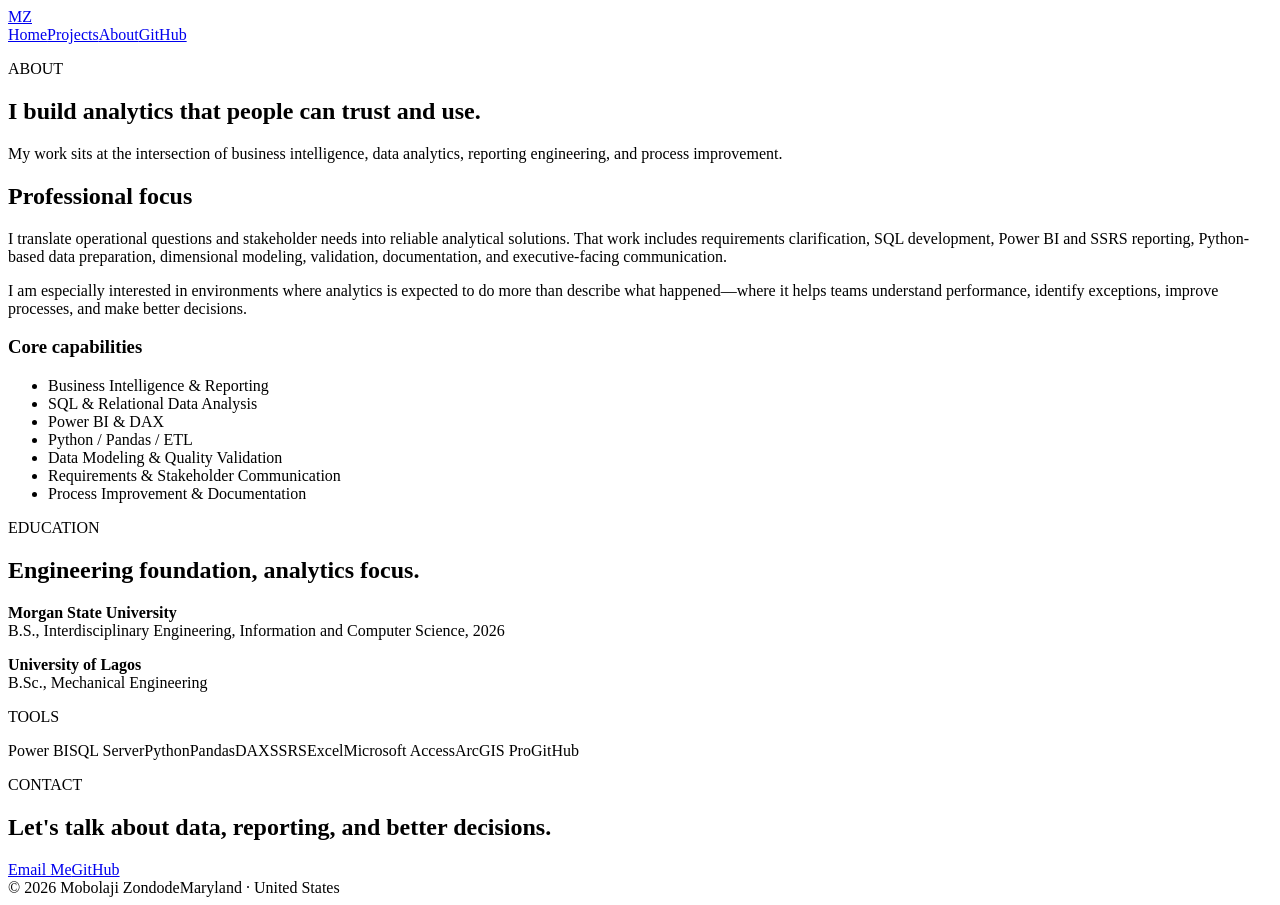
==== about.html @ fcb55204 "Add files via upload" ====
<!DOCTYPE html>
<html lang="en"><head><meta charset="UTF-8"><meta name="viewport" content="width=device-width,initial-scale=1.0"><title>About | Mobolaji Zondode</title><link rel="stylesheet" href="assets/css/style.css"></head>
<body><header class="site-header"><div class="container nav-wrap"><a class="brand" href="index.html">MZ</a><nav class="nav"><a href="index.html">Home</a><a href="projects.html">Projects</a><a class="active" href="about.html">About</a><a href="https://github.com/bzondode" target="_blank">GitHub</a></nav></div></header>
<main><section class="page-hero"><div class="container narrow"><p class="eyebrow">ABOUT</p><h1>I build analytics that people can trust and use.</h1><p>My work sits at the intersection of business intelligence, data analytics, reporting engineering, and process improvement.</p></div></section>
<section class="section"><div class="container about-grid"><div><h2>Professional focus</h2><p>I translate operational questions and stakeholder needs into reliable analytical solutions. That work includes requirements clarification, SQL development, Power BI and SSRS reporting, Python-based data preparation, dimensional modeling, validation, documentation, and executive-facing communication.</p><p>I am especially interested in environments where analytics is expected to do more than describe what happened—where it helps teams understand performance, identify exceptions, improve processes, and make better decisions.</p></div>
<aside class="card"><h3>Core capabilities</h3><ul class="clean-list"><li>Business Intelligence & Reporting</li><li>SQL & Relational Data Analysis</li><li>Power BI & DAX</li><li>Python / Pandas / ETL</li><li>Data Modeling & Quality Validation</li><li>Requirements & Stakeholder Communication</li><li>Process Improvement & Documentation</li></ul></aside></div></section>
<section class="section alt"><div class="container about-grid"><div><p class="eyebrow">EDUCATION</p><h2>Engineering foundation, analytics focus.</h2><p><strong>Morgan State University</strong><br>B.S., Interdisciplinary Engineering, Information and Computer Science, 2026</p><p><strong>University of Lagos</strong><br>B.Sc., Mechanical Engineering</p></div><div><p class="eyebrow">TOOLS</p><div class="tags large"><span>Power BI</span><span>SQL Server</span><span>Python</span><span>Pandas</span><span>DAX</span><span>SSRS</span><span>Excel</span><span>Microsoft Access</span><span>ArcGIS Pro</span><span>GitHub</span></div></div></div></section>
<section class="section cta-section"><div class="container cta"><div><p class="eyebrow">CONTACT</p><h2>Let's talk about data, reporting, and better decisions.</h2></div><div class="actions"><a class="btn primary" href="mailto:mzondode@gmail.com">Email Me</a><a class="btn secondary" href="https://github.com/bzondode" target="_blank">GitHub</a></div></div></section>
</main><footer class="site-footer"><div class="container footer-wrap"><span>© 2026 Mobolaji Zondode</span><span>Maryland · United States</span></div></footer></body></html>
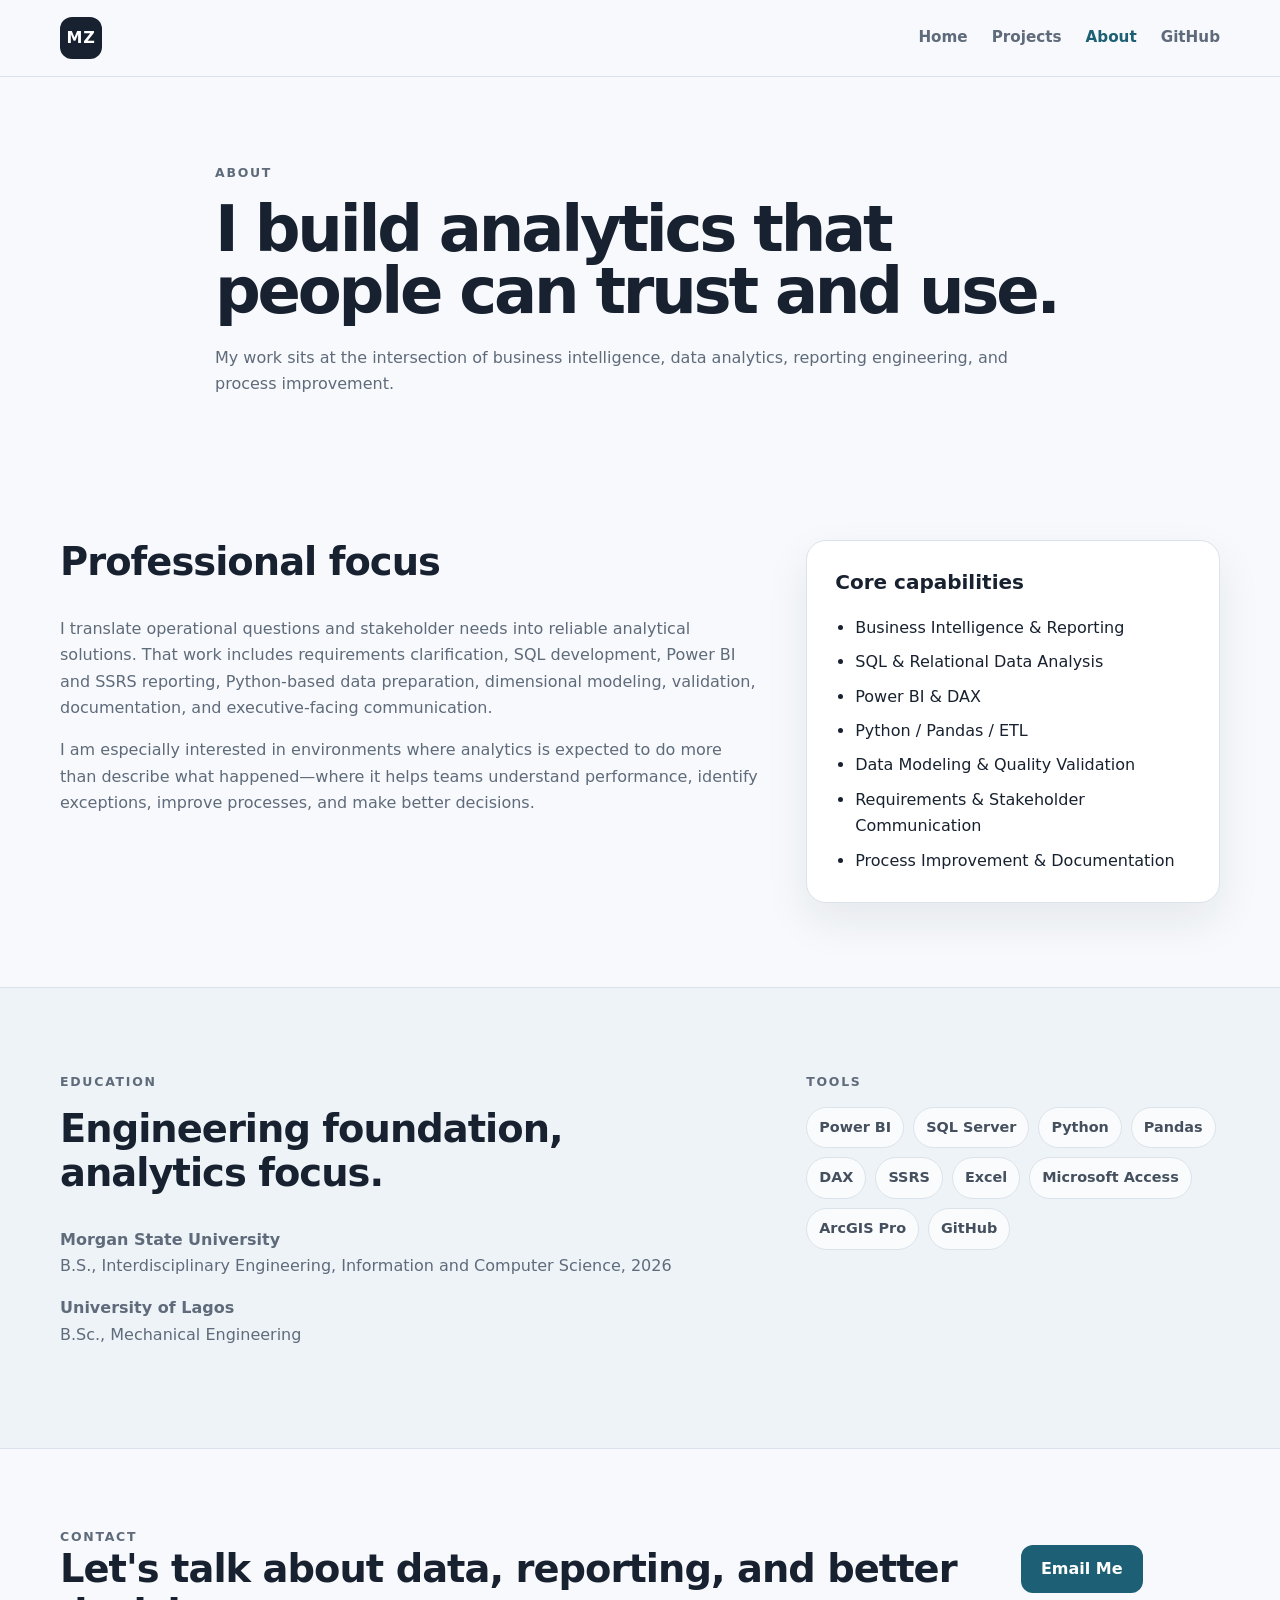
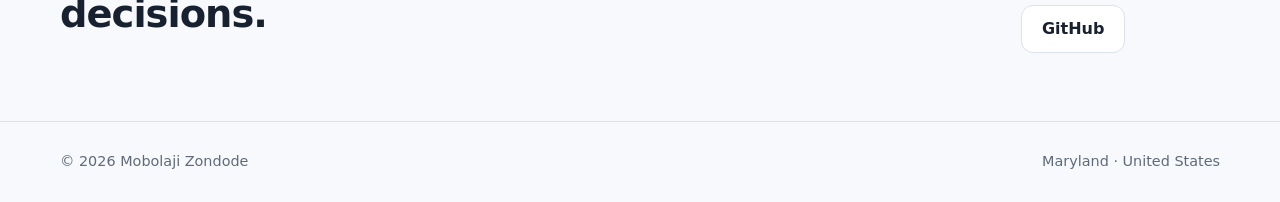
==== commit 6a30a8bb: "Update about.html" ====
--- a/about.html
+++ b/about.html
@@ -1,9 +1,9 @@
 <!DOCTYPE html>
-<html lang="en"><head><meta charset="UTF-8"><meta name="viewport" content="width=device-width,initial-scale=1.0"><title>About | Mobolaji Zondode</title><link rel="stylesheet" href="assets/css/style.css"></head>
+<html lang="en"><head><meta charset="UTF-8"><meta name="viewport" content="width=device-width,initial-scale=1.0"><title>About | Mobolaji Zondode</title><link rel="stylesheet" href="style.css"></head>
 <body><header class="site-header"><div class="container nav-wrap"><a class="brand" href="index.html">MZ</a><nav class="nav"><a href="index.html">Home</a><a href="projects.html">Projects</a><a class="active" href="about.html">About</a><a href="https://github.com/bzondode" target="_blank">GitHub</a></nav></div></header>
 <main><section class="page-hero"><div class="container narrow"><p class="eyebrow">ABOUT</p><h1>I build analytics that people can trust and use.</h1><p>My work sits at the intersection of business intelligence, data analytics, reporting engineering, and process improvement.</p></div></section>
 <section class="section"><div class="container about-grid"><div><h2>Professional focus</h2><p>I translate operational questions and stakeholder needs into reliable analytical solutions. That work includes requirements clarification, SQL development, Power BI and SSRS reporting, Python-based data preparation, dimensional modeling, validation, documentation, and executive-facing communication.</p><p>I am especially interested in environments where analytics is expected to do more than describe what happened—where it helps teams understand performance, identify exceptions, improve processes, and make better decisions.</p></div>
 <aside class="card"><h3>Core capabilities</h3><ul class="clean-list"><li>Business Intelligence & Reporting</li><li>SQL & Relational Data Analysis</li><li>Power BI & DAX</li><li>Python / Pandas / ETL</li><li>Data Modeling & Quality Validation</li><li>Requirements & Stakeholder Communication</li><li>Process Improvement & Documentation</li></ul></aside></div></section>
 <section class="section alt"><div class="container about-grid"><div><p class="eyebrow">EDUCATION</p><h2>Engineering foundation, analytics focus.</h2><p><strong>Morgan State University</strong><br>B.S., Interdisciplinary Engineering, Information and Computer Science, 2026</p><p><strong>University of Lagos</strong><br>B.Sc., Mechanical Engineering</p></div><div><p class="eyebrow">TOOLS</p><div class="tags large"><span>Power BI</span><span>SQL Server</span><span>Python</span><span>Pandas</span><span>DAX</span><span>SSRS</span><span>Excel</span><span>Microsoft Access</span><span>ArcGIS Pro</span><span>GitHub</span></div></div></div></section>
 <section class="section cta-section"><div class="container cta"><div><p class="eyebrow">CONTACT</p><h2>Let's talk about data, reporting, and better decisions.</h2></div><div class="actions"><a class="btn primary" href="mailto:mzondode@gmail.com">Email Me</a><a class="btn secondary" href="https://github.com/bzondode" target="_blank">GitHub</a></div></div></section>
-</main><footer class="site-footer"><div class="container footer-wrap"><span>© 2026 Mobolaji Zondode</span><span>Maryland · United States</span></div></footer></body></html>+</main><footer class="site-footer"><div class="container footer-wrap"><span>© 2026 Mobolaji Zondode</span><span>Maryland · United States</span></div></footer></body></html>
--- a/style.css
+++ b/style.css
@@ -0,0 +1 @@
+*{box-sizing:border-box}:root{--bg:#f7f9fc;--surface:#fff;--surface-alt:#eef3f8;--text:#18212f;--muted:#5f6b7a;--accent:#1d5f74;--accent-dark:#164a5a;--line:#dbe3ea;--shadow:0 18px 45px rgba(24,33,47,.08);--radius:20px;--max:1160px}html{scroll-behavior:smooth}body{margin:0;background:var(--bg);color:var(--text);font-family:Inter,ui-sans-serif,system-ui,-apple-system,BlinkMacSystemFont,"Segoe UI",sans-serif;line-height:1.65}a{color:inherit;text-decoration:none}.container{width:min(calc(100% - 40px),var(--max));margin:0 auto}.narrow{max-width:850px}.site-header{position:sticky;top:0;z-index:10;background:rgba(247,249,252,.94);backdrop-filter:blur(14px);border-bottom:1px solid var(--line)}.nav-wrap{min-height:76px;display:flex;align-items:center;justify-content:space-between;gap:24px}.brand{display:grid;place-items:center;width:42px;height:42px;border-radius:12px;background:var(--text);color:#fff;font-weight:800;letter-spacing:.05em}.nav{display:flex;gap:24px;align-items:center;font-size:.95rem;font-weight:600}.nav a{color:var(--muted)}.nav a:hover,.nav a.active{color:var(--accent)}.hero{padding:96px 0 80px}.hero-grid{display:grid;grid-template-columns:minmax(0,1.4fr) minmax(280px,.75fr);gap:56px;align-items:center}.eyebrow{margin:0 0 14px;color:var(--accent);font-size:.78rem;letter-spacing:.14em;font-weight:800}h1,h2,h3,p{margin-top:0}h1{margin-bottom:22px;font-size:clamp(2.8rem,6vw,5.2rem);line-height:.98;letter-spacing:-.05em}h1 span{color:var(--accent)}h2{font-size:clamp(1.8rem,3vw,2.6rem);line-height:1.15;letter-spacing:-.025em}h3{font-size:1.25rem;line-height:1.3}.hero-copy,.page-hero p,.section-heading p,.card p,.project-card p,.about-grid p{color:var(--muted)}.hero-copy{max-width:760px;font-size:1.15rem}.actions{display:flex;gap:12px;flex-wrap:wrap;margin-top:28px}.btn{display:inline-flex;align-items:center;justify-content:center;min-height:48px;padding:0 20px;border-radius:12px;font-weight:750;transition:.2s ease}.btn.primary{background:var(--accent);color:#fff}.btn.primary:hover{background:var(--accent-dark);transform:translateY(-1px)}.btn.secondary{border:1px solid var(--line);background:#fff}.btn.secondary:hover{border-color:var(--accent);color:var(--accent)}.skill-strip,.tags{display:flex;flex-wrap:wrap;gap:9px}.skill-strip{margin-top:32px}.skill-strip span,.tags span{border:1px solid var(--line);background:rgba(255,255,255,.7);border-radius:999px;padding:6px 10px;font-size:.82rem;color:#45505f;font-weight:650}.hero-card,.card,.project-card{background:var(--surface);border:1px solid var(--line);border-radius:var(--radius);box-shadow:var(--shadow)}.hero-card{padding:34px}.card{padding:28px}.card-label,.project-meta{color:var(--accent);font-size:.74rem;letter-spacing:.12em;font-weight:800}.mini-stat{margin-top:28px;padding-top:22px;border-top:1px solid var(--line)}.mini-stat strong,.mini-stat span{display:block}.mini-stat span{color:var(--muted);font-size:.9rem}.section{padding:84px 0}.section.alt{background:var(--surface-alt);border-top:1px solid var(--line);border-bottom:1px solid var(--line)}.section-heading{max-width:760px;margin-bottom:34px}.section-heading.split{max-width:none;display:flex;justify-content:space-between;align-items:end;gap:24px}.cards{display:grid;gap:22px}.cards.three{grid-template-columns:repeat(3,minmax(0,1fr))}.cards.two{grid-template-columns:repeat(2,minmax(0,1fr))}.project-card{padding:30px}.project-card.featured{border-color:rgba(29,95,116,.35)}.project-card h2,.project-card h3{margin-top:10px}.project-list{display:grid;gap:24px}.text-link{color:var(--accent);font-weight:750;white-space:nowrap}.page-hero{padding:86px 0 42px}.page-hero h1{font-size:clamp(2.5rem,5vw,4.4rem)}.about-grid{display:grid;grid-template-columns:minmax(0,1.35fr) minmax(280px,.8fr);gap:48px;align-items:start}.clean-list{margin:0;padding-left:20px}.clean-list li+li{margin-top:8px}.tags.large span{padding:8px 12px;font-size:.9rem}.cta-section{padding-top:68px;padding-bottom:68px}.cta{display:flex;justify-content:space-between;align-items:center;gap:28px}.cta h2{margin-bottom:8px}.cta p{color:var(--muted);margin-bottom:0}.site-footer{border-top:1px solid var(--line);padding:28px 0;color:var(--muted);font-size:.9rem}.footer-wrap{display:flex;justify-content:space-between;gap:20px}@media(max-width:820px){.hero-grid,.about-grid,.cards.three,.cards.two{grid-template-columns:1fr}.hero{padding-top:64px}.section-heading.split,.cta{align-items:flex-start;flex-direction:column}}@media(max-width:620px){.container{width:min(calc(100% - 28px),var(--max))}.nav-wrap{min-height:68px}.nav{gap:14px;font-size:.86rem}.nav a:nth-last-child(1){display:none}.hero,.section,.page-hero{padding-top:58px;padding-bottom:58px}h1{font-size:2.65rem}.hero-card,.card,.project-card{padding:24px}.footer-wrap{flex-direction:column}}
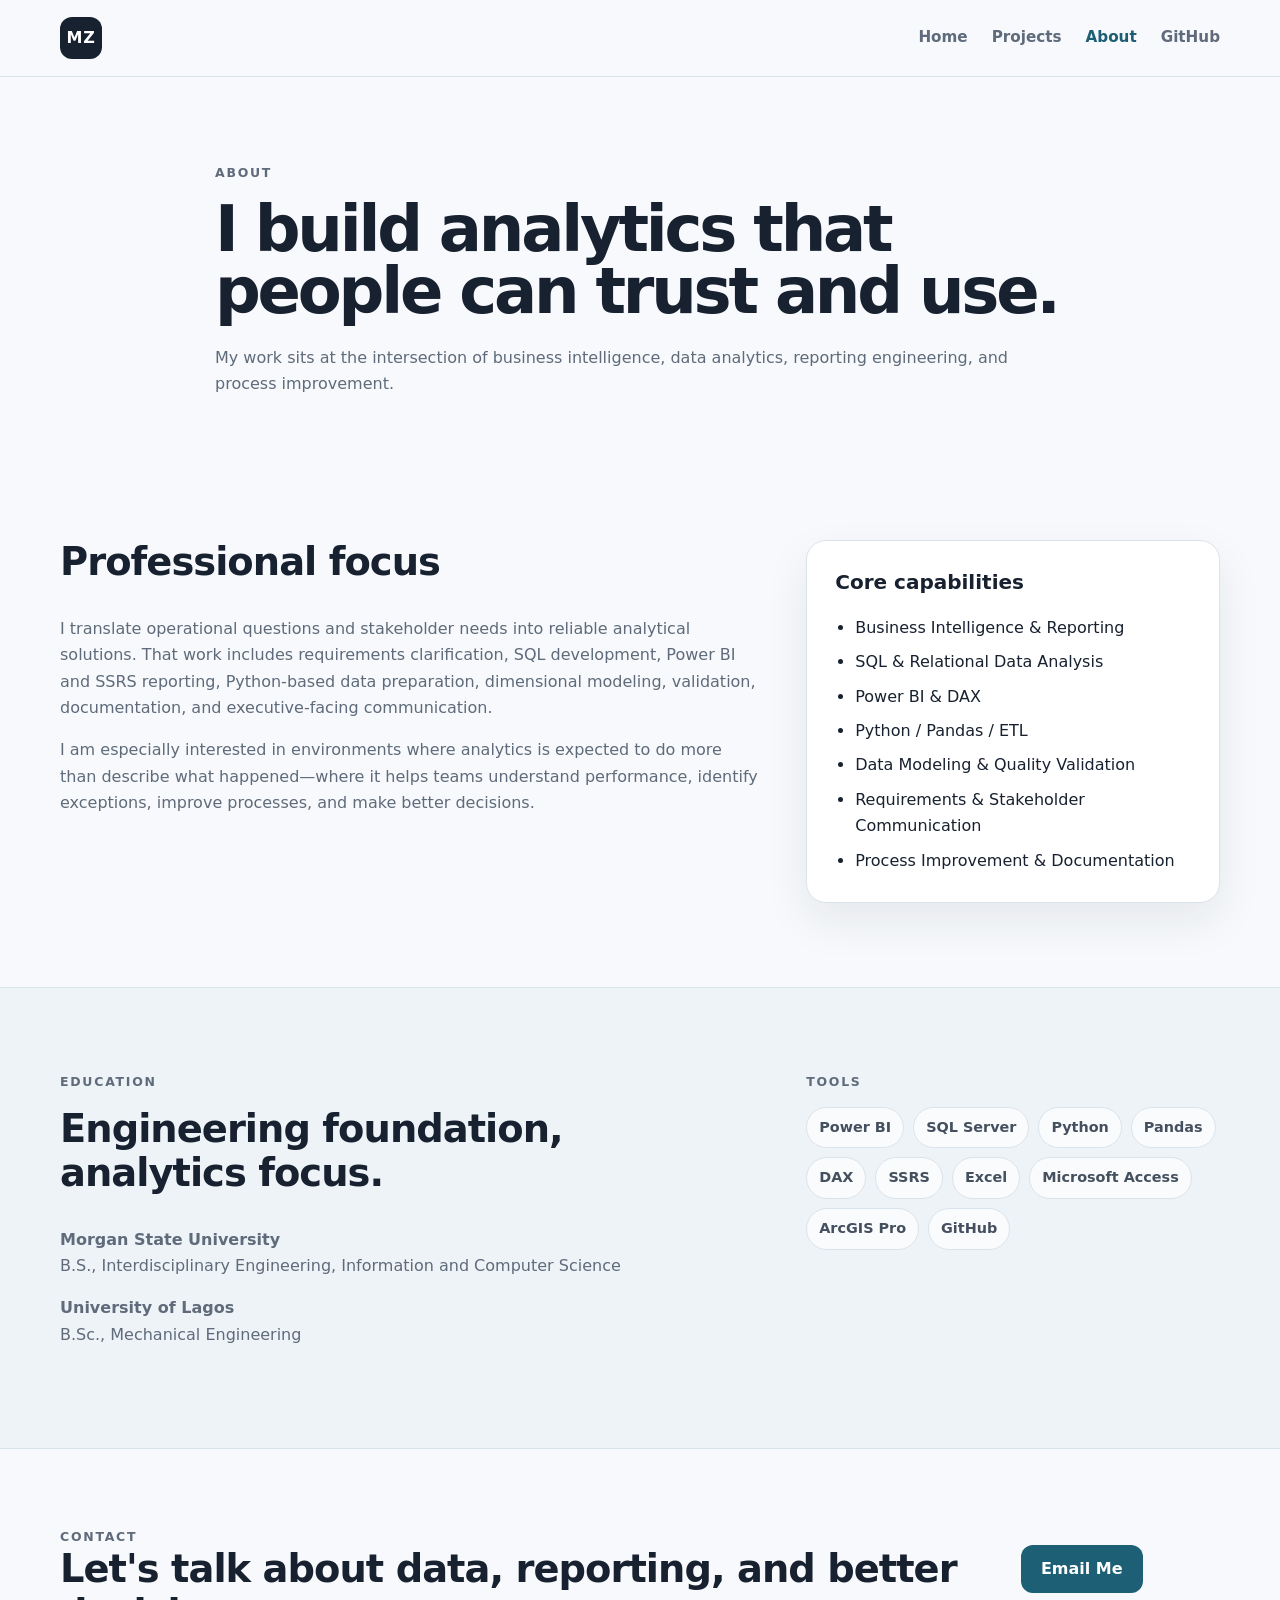
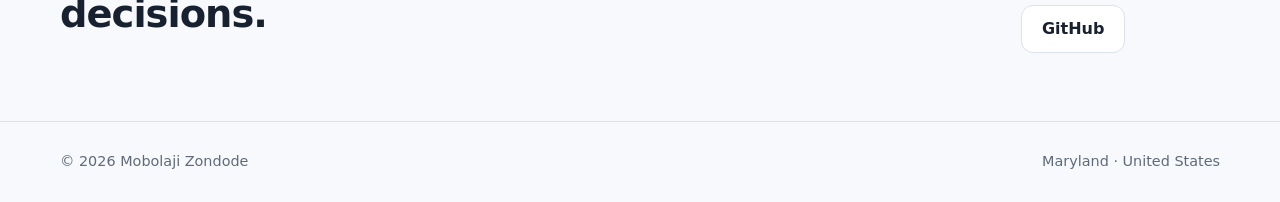
==== commit a027a7ea: "Update about.html" ====
--- a/about.html
+++ b/about.html
@@ -4,6 +4,6 @@
 <main><section class="page-hero"><div class="container narrow"><p class="eyebrow">ABOUT</p><h1>I build analytics that people can trust and use.</h1><p>My work sits at the intersection of business intelligence, data analytics, reporting engineering, and process improvement.</p></div></section>
 <section class="section"><div class="container about-grid"><div><h2>Professional focus</h2><p>I translate operational questions and stakeholder needs into reliable analytical solutions. That work includes requirements clarification, SQL development, Power BI and SSRS reporting, Python-based data preparation, dimensional modeling, validation, documentation, and executive-facing communication.</p><p>I am especially interested in environments where analytics is expected to do more than describe what happened—where it helps teams understand performance, identify exceptions, improve processes, and make better decisions.</p></div>
 <aside class="card"><h3>Core capabilities</h3><ul class="clean-list"><li>Business Intelligence & Reporting</li><li>SQL & Relational Data Analysis</li><li>Power BI & DAX</li><li>Python / Pandas / ETL</li><li>Data Modeling & Quality Validation</li><li>Requirements & Stakeholder Communication</li><li>Process Improvement & Documentation</li></ul></aside></div></section>
-<section class="section alt"><div class="container about-grid"><div><p class="eyebrow">EDUCATION</p><h2>Engineering foundation, analytics focus.</h2><p><strong>Morgan State University</strong><br>B.S., Interdisciplinary Engineering, Information and Computer Science, 2026</p><p><strong>University of Lagos</strong><br>B.Sc., Mechanical Engineering</p></div><div><p class="eyebrow">TOOLS</p><div class="tags large"><span>Power BI</span><span>SQL Server</span><span>Python</span><span>Pandas</span><span>DAX</span><span>SSRS</span><span>Excel</span><span>Microsoft Access</span><span>ArcGIS Pro</span><span>GitHub</span></div></div></div></section>
+<section class="section alt"><div class="container about-grid"><div><p class="eyebrow">EDUCATION</p><h2>Engineering foundation, analytics focus.</h2><p><strong>Morgan State University</strong><br>B.S., Interdisciplinary Engineering, Information and Computer Science</p><p><strong>University of Lagos</strong><br>B.Sc., Mechanical Engineering</p></div><div><p class="eyebrow">TOOLS</p><div class="tags large"><span>Power BI</span><span>SQL Server</span><span>Python</span><span>Pandas</span><span>DAX</span><span>SSRS</span><span>Excel</span><span>Microsoft Access</span><span>ArcGIS Pro</span><span>GitHub</span></div></div></div></section>
 <section class="section cta-section"><div class="container cta"><div><p class="eyebrow">CONTACT</p><h2>Let's talk about data, reporting, and better decisions.</h2></div><div class="actions"><a class="btn primary" href="mailto:mzondode@gmail.com">Email Me</a><a class="btn secondary" href="https://github.com/bzondode" target="_blank">GitHub</a></div></div></section>
 </main><footer class="site-footer"><div class="container footer-wrap"><span>© 2026 Mobolaji Zondode</span><span>Maryland · United States</span></div></footer></body></html>
